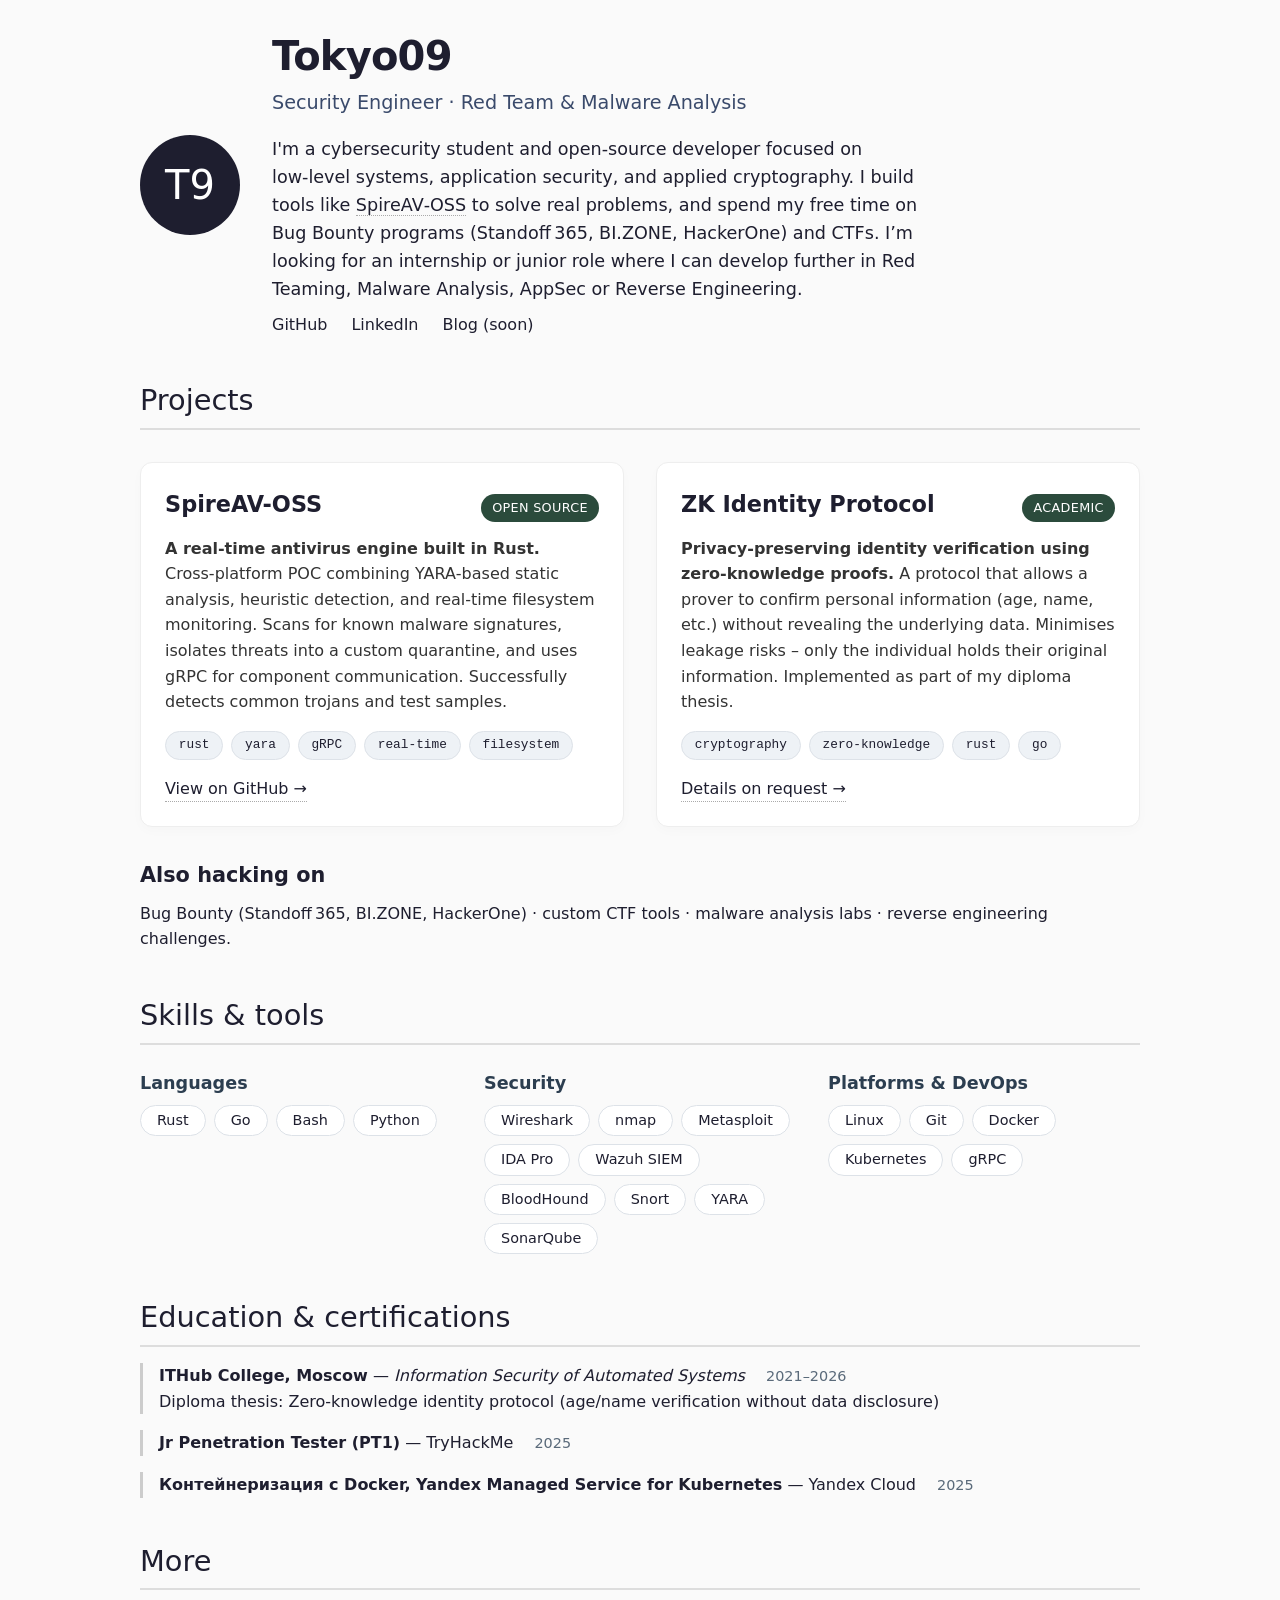
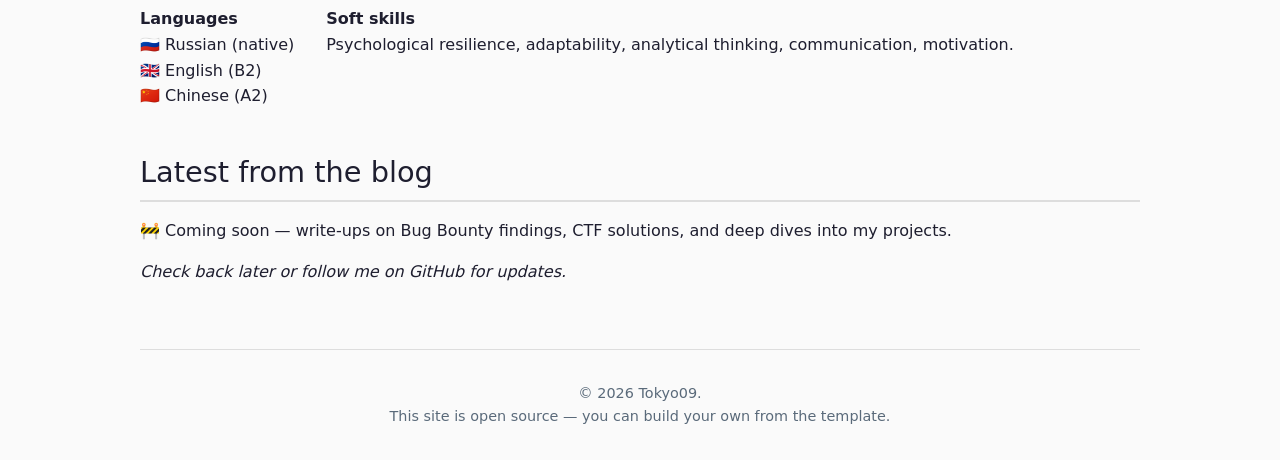
==== index.html @ f0b530a4 "Profile rework" ====
<!DOCTYPE html>
<html lang="en">
<head>
    <meta charset="UTF-8">
    <meta name="viewport" content="width=device-width, initial-scale=1.0">
    <title>Tokyo09 · security engineer</title>
    <style>
        /* ---------- RESET / BASE ---------- */
        * {
            margin: 0;
            padding: 0;
            box-sizing: border-box;
        }

        body {
            background: #fafafa;
            color: #1e1e2f;
            font-family: system-ui, -apple-system, 'Segoe UI', Roboto, 'Helvetica Neue', sans-serif;
            line-height: 1.6;
            padding: 2rem 1.5rem;
        }

        .container {
            max-width: 1000px;
            margin: 0 auto;
        }

        /* ---------- TYPOGRAPHY ---------- */
        h1 {
            font-size: 2.5rem;
            font-weight: 600;
            letter-spacing: -0.02em;
            line-height: 1.2;
        }

        h2 {
            font-size: 1.8rem;
            font-weight: 500;
            margin: 2.5rem 0 1rem;
            border-bottom: 2px solid #ddd;
            padding-bottom: 0.3rem;
        }

        h3 {
            font-size: 1.3rem;
            font-weight: 600;
            margin: 1.5rem 0 0.5rem;
        }

        .subhead {
            font-size: 1.2rem;
            color: #3a4a6b;
            margin: 0.5rem 0 1rem;
        }

        a {
            color: #1e1e2f;
            text-decoration: none;
            border-bottom: 1px dotted #aaa;
        }

        a:hover {
            border-bottom: 2px solid #1e1e2f;
        }

        /* ---------- HEADER / BIO ---------- */
        .header {
            display: flex;
            flex-wrap: wrap;
            gap: 2rem;
            align-items: center;
            margin-bottom: 2rem;
        }

        .avatar {
            width: 100px;
            height: 100px;
            background: #1e1e2f;
            border-radius: 50%;
            display: flex;
            align-items: center;
            justify-content: center;
            color: white;
            font-size: 2.5rem;
            font-weight: 500;
            flex-shrink: 0;
        }

        .bio {
            flex: 1;
        }

        .bio p {
            font-size: 1.1rem;
            max-width: 650px;
        }

        .contact-links {
            margin-top: 0.5rem;
            display: flex;
            gap: 1.5rem;
            flex-wrap: wrap;
        }

        .contact-links a {
            font-weight: 500;
            border-bottom: none;
        }

        /* ---------- PROJECT CARDS ---------- */
        .project-grid {
            display: grid;
            grid-template-columns: repeat(auto-fill, minmax(400px, 1fr));
            gap: 2rem;
            margin: 2rem 0;
        }

        .project-card {
            background: white;
            border-radius: 12px;
            padding: 1.5rem;
            box-shadow: 0 4px 12px rgba(0,0,0,0.02);
            border: 1px solid #eee;
            transition: border-color 0.2s, box-shadow 0.2s;
        }

        .project-card:hover {
            border-color: #b0b0d0;
            box-shadow: 0 8px 20px rgba(0,0,0,0.05);
        }

        .project-title {
            display: flex;
            align-items: baseline;
            justify-content: space-between;
            flex-wrap: wrap;
            margin-bottom: 0.75rem;
        }

        .project-title h3 {
            margin: 0;
            font-size: 1.4rem;
        }

        .status {
            font-size: 0.8rem;
            font-weight: 500;
            text-transform: uppercase;
            background: #1e1e2f;
            color: white;
            padding: 0.25rem 0.7rem;
            border-radius: 20px;
            letter-spacing: 0.3px;
        }

        .status.oss {
            background: #2b4b3c;
        }

        .project-desc {
            margin: 0.8rem 0 1rem;
            color: #333;
        }

        .tech-tags {
            display: flex;
            flex-wrap: wrap;
            gap: 0.5rem;
            margin: 1rem 0 0.5rem;
        }

        .tech-tag {
            background: #eef2f6;
            padding: 0.2rem 0.8rem;
            border-radius: 20px;
            font-size: 0.8rem;
            font-family: 'SF Mono', 'Fira Code', monospace;
            color: #1e1e2f;
            border: 1px solid #dde2e8;
        }

        .project-link {
            display: inline-block;
            margin-top: 0.5rem;
            font-weight: 500;
        }

        /* ---------- SKILLS / TOOLS ---------- */
        .skills-grid {
            display: flex;
            flex-wrap: wrap;
            gap: 2rem;
            margin: 1.5rem 0;
        }

        .skill-category {
            flex: 1 1 200px;
        }

        .skill-category h4 {
            margin-bottom: 0.5rem;
            font-size: 1.1rem;
            color: #2c3e50;
        }

        .skill-items {
            display: flex;
            flex-wrap: wrap;
            gap: 0.5rem;
        }

        .skill-item {
            background: white;
            border: 1px solid #dde2e8;
            padding: 0.2rem 1rem;
            border-radius: 30px;
            font-size: 0.9rem;
        }

        /* ---------- EDUCATION / CERTIFICATIONS ---------- */
        .list-block {
            list-style: none;
        }

        .list-block li {
            margin-bottom: 1rem;
            padding-left: 1rem;
            border-left: 3px solid #ccc;
        }

        .list-block li strong {
            font-weight: 600;
        }

        .list-block li .date {
            color: #5a6a7a;
            font-size: 0.9rem;
            margin-left: 1rem;
        }

        /* ---------- FOOTER ---------- */
        .footer {
            margin-top: 4rem;
            padding-top: 2rem;
            border-top: 1px solid #ddd;
            text-align: center;
            color: #5a6a7a;
            font-size: 0.9rem;
        }

        .footer a {
            color: #1e1e2f;
        }

        /* ---------- UTILS ---------- */
        .mono {
            font-family: 'SF Mono', 'Fira Code', monospace;
        }

        @media (max-width: 600px) {
            h1 { font-size: 2rem; }
            .header { flex-direction: column; align-items: start; }
            .project-grid { grid-template-columns: 1fr; }
        }
    </style>
</head>
<body>
    <div class="container">
        <!-- HEADER -->
        <div class="header">
            <div class="avatar">T9</div>
            <div class="bio">
                <h1>Tokyo09</h1>
                <div class="subhead">Security Engineer · Red Team & Malware Analysis</div>
                <p>
                    I'm a cybersecurity student and open‑source developer focused on low‑level systems,
                    application security, and applied cryptography. I build tools like
                    <a href="https://github.com/Tokyo-09/SpireAV-OSS" target="_blank">SpireAV‑OSS</a> to solve
                    real problems, and spend my free time on Bug Bounty programs (Standoff 365, BI.ZONE, HackerOne)
                    and CTFs. I’m looking for an internship or junior role where I can develop further in
                    Red Teaming, Malware Analysis, AppSec or Reverse Engineering.
                </p>
                <div class="contact-links">
                    <a href="https://github.com/Tokyo-09" target="_blank">GitHub</a>
                    <a href="#" target="_blank">LinkedIn</a>
                    <a href="#" target="_blank">Blog (soon)</a>
                </div>
            </div>
        </div>

        <!-- PROJECTS -->
        <h2>Projects</h2>
        <div class="project-grid">
            <!-- SpireAV-OSS -->
            <div class="project-card">
                <div class="project-title">
                    <h3>SpireAV-OSS</h3>
                    <span class="status oss">open source</span>
                </div>
                <p class="project-desc">
                    <strong>A real‑time antivirus engine built in Rust.</strong> Cross‑platform POC combining
                    YARA‑based static analysis, heuristic detection, and real‑time filesystem monitoring.
                    Scans for known malware signatures, isolates threats into a custom quarantine, and uses
                    gRPC for component communication. Successfully detects common trojans and test samples.
                </p>
                <div class="tech-tags">
                    <span class="tech-tag">rust</span>
                    <span class="tech-tag">yara</span>
                    <span class="tech-tag">gRPC</span>
                    <span class="tech-tag">real‑time</span>
                    <span class="tech-tag">filesystem</span>
                </div>
                <a class="project-link" href="https://github.com/Tokyo-09/SpireAV-OSS" target="_blank">View on GitHub →</a>
            </div>

            <!-- Zero-Knowledge Identity Protocol -->
            <div class="project-card">
                <div class="project-title">
                    <h3>ZK Identity Protocol</h3>
                    <span class="status oss">academic</span>
                </div>
                <p class="project-desc">
                    <strong>Privacy‑preserving identity verification using zero‑knowledge proofs.</strong>
                    A protocol that allows a prover to confirm personal information (age, name, etc.)
                    without revealing the underlying data. Minimises leakage risks – only the individual
                    holds their original information. Implemented as part of my diploma thesis.
                </p>
                <div class="tech-tags">
                    <span class="tech-tag">cryptography</span>
                    <span class="tech-tag">zero‑knowledge</span>
                    <span class="tech-tag">rust</span>
                    <span class="tech-tag">go</span>
                </div>
                <a class="project-link" href="#" target="_blank">Details on request →</a>
            </div>
        </div>

        <!-- Bug Bounty / Tools (optional mini section) -->
        <h3 style="margin-top: 1rem;">Also hacking on</h3>
        <p style="margin-bottom: 1rem;">
            Bug Bounty (Standoff 365, BI.ZONE, HackerOne) · custom CTF tools ·
            malware analysis labs · reverse engineering challenges.
        </p>

        <!-- SKILLS & TOOLS -->
        <h2>Skills & tools</h2>
        <div class="skills-grid">
            <div class="skill-category">
                <h4>Languages</h4>
                <div class="skill-items">
                    <span class="skill-item">Rust</span>
                    <span class="skill-item">Go</span>
                    <span class="skill-item">Bash</span>
                    <span class="skill-item">Python</span>
                </div>
            </div>
            <div class="skill-category">
                <h4>Security</h4>
                <div class="skill-items">
                    <span class="skill-item">Wireshark</span>
                    <span class="skill-item">nmap</span>
                    <span class="skill-item">Metasploit</span>
                    <span class="skill-item">IDA Pro</span>
                    <span class="skill-item">Wazuh SIEM</span>
                    <span class="skill-item">BloodHound</span>
                    <span class="skill-item">Snort</span>
                    <span class="skill-item">YARA</span>
                    <span class="skill-item">SonarQube</span>
                </div>
            </div>
            <div class="skill-category">
                <h4>Platforms & DevOps</h4>
                <div class="skill-items">
                    <span class="skill-item">Linux</span>
                    <span class="skill-item">Git</span>
                    <span class="skill-item">Docker</span>
                    <span class="skill-item">Kubernetes</span>
                    <span class="skill-item">gRPC</span>
                </div>
            </div>
        </div>

        <!-- EDUCATION & CERTIFICATIONS -->
        <h2>Education & certifications</h2>
        <ul class="list-block">
            <li>
                <strong>ITHub College, Moscow</strong> — <em>Information Security of Automated Systems</em>
                <span class="date">2021–2026</span><br>
                Diploma thesis: Zero‑knowledge identity protocol (age/name verification without data disclosure)
            </li>
            <li>
                <strong>Jr Penetration Tester (PT1)</strong> — TryHackMe
                <span class="date">2025</span>
            </li>
            <li>
                <strong>Контейнеризация с Docker, Yandex Managed Service for Kubernetes</strong> — Yandex Cloud
                <span class="date">2025</span>
            </li>
        </ul>

        <!-- LANGUAGES & SOFT SKILLS -->
        <h2>More</h2>
        <div style="display: flex; flex-wrap: wrap; gap: 2rem;">
            <div>
                <h4>Languages</h4>
                <ul style="list-style: none;">
                    <li>🇷🇺 Russian (native)</li>
                    <li>🇬🇧 English (B2)</li>
                    <li>🇨🇳 Chinese (A2)</li>
                </ul>
            </div>
            <div>
                <h4>Soft skills</h4>
                <p>Psychological resilience, adaptability, analytical thinking, communication, motivation.</p>
            </div>
        </div>

        <!-- BLOG / LATEST !TODO -->
        <h2>Latest from the blog</h2>
        <p style="margin: 1rem 0;">🚧 Coming soon — write‑ups on Bug Bounty findings, CTF solutions, and deep dives into my projects.</p>
        <p><em>Check back later or follow me on GitHub for updates.</em></p>

        <!-- FOOTER -->
        <div class="footer">
            <p>© 2026 Tokyo09.<br>
            This site is open source — you can build your own from the template.</p>
        </div>
    </div>
</body>
</html>
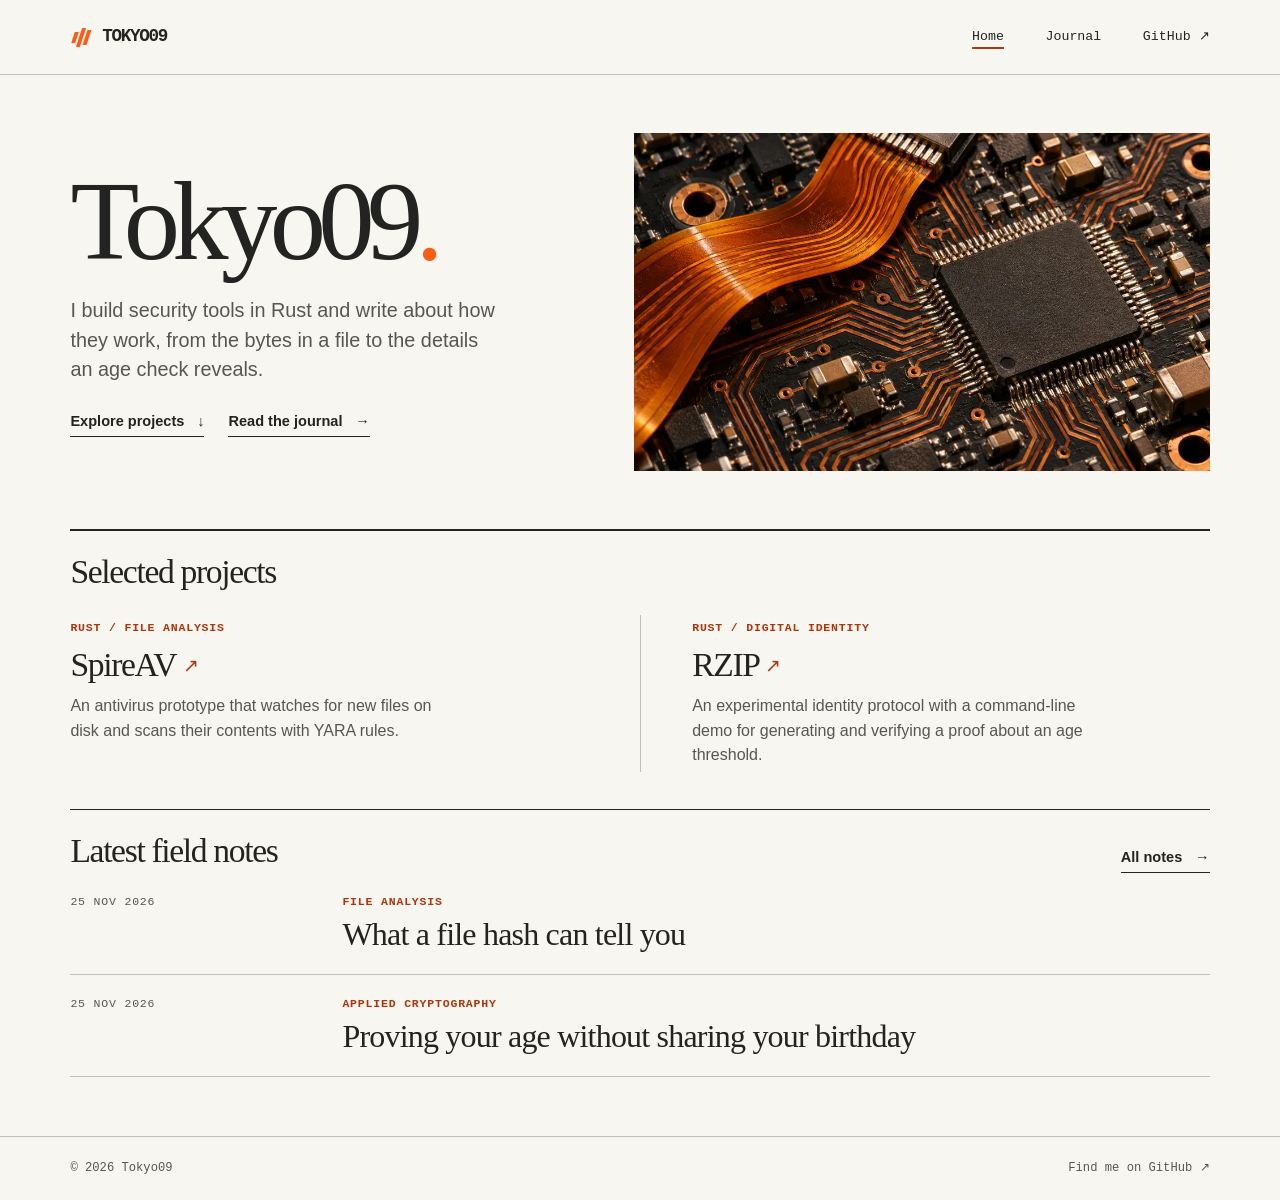
==== commit 8bc6ab15: "Rebuild the homepage around projects and launch Field notes" ====
--- a/index.html
+++ b/index.html
@@ -1,430 +1,75 @@
-<!DOCTYPE html>
+<!doctype html>
 <html lang="en">
 <head>
-    <meta charset="UTF-8">
-    <meta name="viewport" content="width=device-width, initial-scale=1.0">
-    <title>Tokyo09 · security engineer</title>
-    <style>
-        /* ---------- RESET / BASE ---------- */
-        * {
-            margin: 0;
-            padding: 0;
-            box-sizing: border-box;
-        }
-
-        body {
-            background: #fafafa;
-            color: #1e1e2f;
-            font-family: system-ui, -apple-system, 'Segoe UI', Roboto, 'Helvetica Neue', sans-serif;
-            line-height: 1.6;
-            padding: 2rem 1.5rem;
-        }
-
-        .container {
-            max-width: 1000px;
-            margin: 0 auto;
-        }
-
-        /* ---------- TYPOGRAPHY ---------- */
-        h1 {
-            font-size: 2.5rem;
-            font-weight: 600;
-            letter-spacing: -0.02em;
-            line-height: 1.2;
-        }
-
-        h2 {
-            font-size: 1.8rem;
-            font-weight: 500;
-            margin: 2.5rem 0 1rem;
-            border-bottom: 2px solid #ddd;
-            padding-bottom: 0.3rem;
-        }
-
-        h3 {
-            font-size: 1.3rem;
-            font-weight: 600;
-            margin: 1.5rem 0 0.5rem;
-        }
-
-        .subhead {
-            font-size: 1.2rem;
-            color: #3a4a6b;
-            margin: 0.5rem 0 1rem;
-        }
-
-        a {
-            color: #1e1e2f;
-            text-decoration: none;
-            border-bottom: 1px dotted #aaa;
-        }
-
-        a:hover {
-            border-bottom: 2px solid #1e1e2f;
-        }
-
-        /* ---------- HEADER / BIO ---------- */
-        .header {
-            display: flex;
-            flex-wrap: wrap;
-            gap: 2rem;
-            align-items: center;
-            margin-bottom: 2rem;
-        }
-
-        .avatar {
-            width: 100px;
-            height: 100px;
-            background: #1e1e2f;
-            border-radius: 50%;
-            display: flex;
-            align-items: center;
-            justify-content: center;
-            color: white;
-            font-size: 2.5rem;
-            font-weight: 500;
-            flex-shrink: 0;
-        }
-
-        .bio {
-            flex: 1;
-        }
-
-        .bio p {
-            font-size: 1.1rem;
-            max-width: 650px;
-        }
-
-        .contact-links {
-            margin-top: 0.5rem;
-            display: flex;
-            gap: 1.5rem;
-            flex-wrap: wrap;
-        }
-
-        .contact-links a {
-            font-weight: 500;
-            border-bottom: none;
-        }
-
-        /* ---------- PROJECT CARDS ---------- */
-        .project-grid {
-            display: grid;
-            grid-template-columns: repeat(auto-fill, minmax(400px, 1fr));
-            gap: 2rem;
-            margin: 2rem 0;
-        }
-
-        .project-card {
-            background: white;
-            border-radius: 12px;
-            padding: 1.5rem;
-            box-shadow: 0 4px 12px rgba(0,0,0,0.02);
-            border: 1px solid #eee;
-            transition: border-color 0.2s, box-shadow 0.2s;
-        }
-
-        .project-card:hover {
-            border-color: #b0b0d0;
-            box-shadow: 0 8px 20px rgba(0,0,0,0.05);
-        }
-
-        .project-title {
-            display: flex;
-            align-items: baseline;
-            justify-content: space-between;
-            flex-wrap: wrap;
-            margin-bottom: 0.75rem;
-        }
-
-        .project-title h3 {
-            margin: 0;
-            font-size: 1.4rem;
-        }
-
-        .status {
-            font-size: 0.8rem;
-            font-weight: 500;
-            text-transform: uppercase;
-            background: #1e1e2f;
-            color: white;
-            padding: 0.25rem 0.7rem;
-            border-radius: 20px;
-            letter-spacing: 0.3px;
-        }
-
-        .status.oss {
-            background: #2b4b3c;
-        }
-
-        .project-desc {
-            margin: 0.8rem 0 1rem;
-            color: #333;
-        }
-
-        .tech-tags {
-            display: flex;
-            flex-wrap: wrap;
-            gap: 0.5rem;
-            margin: 1rem 0 0.5rem;
-        }
-
-        .tech-tag {
-            background: #eef2f6;
-            padding: 0.2rem 0.8rem;
-            border-radius: 20px;
-            font-size: 0.8rem;
-            font-family: 'SF Mono', 'Fira Code', monospace;
-            color: #1e1e2f;
-            border: 1px solid #dde2e8;
-        }
-
-        .project-link {
-            display: inline-block;
-            margin-top: 0.5rem;
-            font-weight: 500;
-        }
-
-        /* ---------- SKILLS / TOOLS ---------- */
-        .skills-grid {
-            display: flex;
-            flex-wrap: wrap;
-            gap: 2rem;
-            margin: 1.5rem 0;
-        }
-
-        .skill-category {
-            flex: 1 1 200px;
-        }
-
-        .skill-category h4 {
-            margin-bottom: 0.5rem;
-            font-size: 1.1rem;
-            color: #2c3e50;
-        }
-
-        .skill-items {
-            display: flex;
-            flex-wrap: wrap;
-            gap: 0.5rem;
-        }
-
-        .skill-item {
-            background: white;
-            border: 1px solid #dde2e8;
-            padding: 0.2rem 1rem;
-            border-radius: 30px;
-            font-size: 0.9rem;
-        }
-
-        /* ---------- EDUCATION / CERTIFICATIONS ---------- */
-        .list-block {
-            list-style: none;
-        }
-
-        .list-block li {
-            margin-bottom: 1rem;
-            padding-left: 1rem;
-            border-left: 3px solid #ccc;
-        }
-
-        .list-block li strong {
-            font-weight: 600;
-        }
-
-        .list-block li .date {
-            color: #5a6a7a;
-            font-size: 0.9rem;
-            margin-left: 1rem;
-        }
-
-        /* ---------- FOOTER ---------- */
-        .footer {
-            margin-top: 4rem;
-            padding-top: 2rem;
-            border-top: 1px solid #ddd;
-            text-align: center;
-            color: #5a6a7a;
-            font-size: 0.9rem;
-        }
-
-        .footer a {
-            color: #1e1e2f;
-        }
-
-        /* ---------- UTILS ---------- */
-        .mono {
-            font-family: 'SF Mono', 'Fira Code', monospace;
-        }
-
-        @media (max-width: 600px) {
-            h1 { font-size: 2rem; }
-            .header { flex-direction: column; align-items: start; }
-            .project-grid { grid-template-columns: 1fr; }
-        }
-    </style>
+  <meta charset="utf-8">
+  <meta name="viewport" content="width=device-width, initial-scale=1">
+  <meta name="theme-color" content="#f7f6f0">
+  <meta name="description" content="Tokyo09’s personal site. Explore Rust projects and read field notes on file analysis, digital credentials, and applied cryptography.">
+  <title>Tokyo09 · Projects and field notes</title>
+  <link rel="stylesheet" href="assets/site.css">
 </head>
 <body>
-    <div class="container">
-        <!-- HEADER -->
-        <div class="header">
-            <div class="avatar">T9</div>
-            <div class="bio">
-                <h1>Tokyo09</h1>
-                <div class="subhead">Security Engineer · Red Team & Malware Analysis</div>
-                <p>
-                    I'm a cybersecurity student and open‑source developer focused on low‑level systems,
-                    application security, and applied cryptography. I build tools like
-                    <a href="https://github.com/Tokyo-09/SpireAV-OSS" target="_blank">SpireAV‑OSS</a> to solve
-                    real problems, and spend my free time on Bug Bounty programs (Standoff 365, BI.ZONE, HackerOne)
-                    and CTFs. I’m looking for an internship or junior role where I can develop further in
-                    Red Teaming, Malware Analysis, AppSec or Reverse Engineering.
-                </p>
-                <div class="contact-links">
-                    <a href="https://github.com/Tokyo-09" target="_blank">GitHub</a>
-                    <a href="#" target="_blank">LinkedIn</a>
-                    <a href="#" target="_blank">Blog (soon)</a>
-                </div>
-            </div>
+  <a class="skip" href="#main">Skip to content</a>
+  <header class="topbar">
+    <div class="wrap">
+      <a class="brand" href="./" aria-label="Tokyo09 home">
+        <span class="brand-mark" aria-hidden="true"><i></i><i></i><i></i></span>TOKYO09
+      </a>
+      <nav aria-label="Site">
+        <a class="current" aria-current="page" href="./">Home</a>
+        <a href="blog/">Journal</a>
+        <a href="https://github.com/Tokyo-09">GitHub <span aria-hidden="true">↗</span></a>
+      </nav>
+    </div>
+  </header>
+  <main id="main" class="wrap">
+    <header class="intro">
+      <div>
+        <h1>Tokyo09<span>.</span></h1>
+        <p>I build security tools in Rust and write about how they work, from the bytes in a file to the details an age check reveals.</p>
+        <div class="intro-links">
+          <a class="read-link" href="#projects">Explore projects <span aria-hidden="true">↓</span></a>
+          <a class="read-link" href="blog/">Read the journal <span aria-hidden="true">→</span></a>
         </div>
-
-        <!-- PROJECTS -->
-        <h2>Projects</h2>
-        <div class="project-grid">
-            <!-- SpireAV-OSS -->
-            <div class="project-card">
-                <div class="project-title">
-                    <h3>SpireAV-OSS</h3>
-                    <span class="status oss">open source</span>
-                </div>
-                <p class="project-desc">
-                    <strong>A real‑time antivirus engine built in Rust.</strong> Cross‑platform POC combining
-                    YARA‑based static analysis, heuristic detection, and real‑time filesystem monitoring.
-                    Scans for known malware signatures, isolates threats into a custom quarantine, and uses
-                    gRPC for component communication. Successfully detects common trojans and test samples.
-                </p>
-                <div class="tech-tags">
-                    <span class="tech-tag">rust</span>
-                    <span class="tech-tag">yara</span>
-                    <span class="tech-tag">gRPC</span>
-                    <span class="tech-tag">real‑time</span>
-                    <span class="tech-tag">filesystem</span>
-                </div>
-                <a class="project-link" href="https://github.com/Tokyo-09/SpireAV-OSS" target="_blank">View on GitHub →</a>
-            </div>
-
-            <!-- Zero-Knowledge Identity Protocol -->
-            <div class="project-card">
-                <div class="project-title">
-                    <h3>ZK Identity Protocol</h3>
-                    <span class="status oss">academic</span>
-                </div>
-                <p class="project-desc">
-                    <strong>Privacy‑preserving identity verification using zero‑knowledge proofs.</strong>
-                    A protocol that allows a prover to confirm personal information (age, name, etc.)
-                    without revealing the underlying data. Minimises leakage risks – only the individual
-                    holds their original information. Implemented as part of my diploma thesis.
-                </p>
-                <div class="tech-tags">
-                    <span class="tech-tag">cryptography</span>
-                    <span class="tech-tag">zero‑knowledge</span>
-                    <span class="tech-tag">rust</span>
-                    <span class="tech-tag">go</span>
-                </div>
-                <a class="project-link" href="#" target="_blank">Details on request →</a>
-            </div>
+      </div>
+      <img src="assets/circuit-board.webp" width="1060" height="597" alt="Close-up of a copper ribbon cable crossing a dark circuit board.">
+    </header>
+    <section class="project-list" id="projects" aria-labelledby="project-title">
+      <h2 id="project-title">Selected projects</h2>
+      <div class="project-pair">
+        <article>
+          <p class="overline">Rust / File analysis</p>
+          <h3><a href="https://github.com/Tokyo-09/SpireAV-OSS">SpireAV <span aria-hidden="true">↗</span></a></h3>
+          <p>An antivirus prototype that watches for new files on disk and scans their contents with YARA rules.</p>
+        </article>
+        <article>
+          <p class="overline">Rust / Digital identity</p>
+          <h3><a href="https://github.com/Tokyo-09/Zero-Knowledge_Identity_Protocol">RZIP <span aria-hidden="true">↗</span></a></h3>
+          <p>An experimental identity protocol with a command-line demo for generating and verifying a proof about an age threshold.</p>
+        </article>
+      </div>
+    </section>
+    <section class="archive" aria-labelledby="notes">
+      <div class="notes-heading">
+        <h2 id="notes">Latest field notes</h2>
+        <a class="read-link" href="blog/">All notes <span aria-hidden="true">→</span></a>
+      </div>
+      <article class="archive-item">
+        <time class="date" datetime="2026-11-25">25 Nov 2026</time>
+        <div><p class="overline">File analysis</p>
+          <h3><a href="blog/file-hashes/">What a file hash can tell you</a></h3>
         </div>
-
-        <!-- Bug Bounty / Tools (optional mini section) -->
-        <h3 style="margin-top: 1rem;">Also hacking on</h3>
-        <p style="margin-bottom: 1rem;">
-            Bug Bounty (Standoff 365, BI.ZONE, HackerOne) · custom CTF tools ·
-            malware analysis labs · reverse engineering challenges.
-        </p>
-
-        <!-- SKILLS & TOOLS -->
-        <h2>Skills & tools</h2>
-        <div class="skills-grid">
-            <div class="skill-category">
-                <h4>Languages</h4>
-                <div class="skill-items">
-                    <span class="skill-item">Rust</span>
-                    <span class="skill-item">Go</span>
-                    <span class="skill-item">Bash</span>
-                    <span class="skill-item">Python</span>
-                </div>
-            </div>
-            <div class="skill-category">
-                <h4>Security</h4>
-                <div class="skill-items">
-                    <span class="skill-item">Wireshark</span>
-                    <span class="skill-item">nmap</span>
-                    <span class="skill-item">Metasploit</span>
-                    <span class="skill-item">IDA Pro</span>
-                    <span class="skill-item">Wazuh SIEM</span>
-                    <span class="skill-item">BloodHound</span>
-                    <span class="skill-item">Snort</span>
-                    <span class="skill-item">YARA</span>
-                    <span class="skill-item">SonarQube</span>
-                </div>
-            </div>
-            <div class="skill-category">
-                <h4>Platforms & DevOps</h4>
-                <div class="skill-items">
-                    <span class="skill-item">Linux</span>
-                    <span class="skill-item">Git</span>
-                    <span class="skill-item">Docker</span>
-                    <span class="skill-item">Kubernetes</span>
-                    <span class="skill-item">gRPC</span>
-                </div>
-            </div>
+      </article>
+      <article class="archive-item">
+        <time class="date" datetime="2026-11-25">25 Nov 2026</time>
+        <div><p class="overline">Applied cryptography</p>
+          <h3><a href="blog/age-proof/">Proving your age without sharing your birthday</a></h3>
         </div>
-
-        <!-- EDUCATION & CERTIFICATIONS -->
-        <h2>Education & certifications</h2>
-        <ul class="list-block">
-            <li>
-                <strong>ITHub College, Moscow</strong> — <em>Information Security of Automated Systems</em>
-                <span class="date">2021–2026</span><br>
-                Diploma thesis: Zero‑knowledge identity protocol (age/name verification without data disclosure)
-            </li>
-            <li>
-                <strong>Jr Penetration Tester (PT1)</strong> — TryHackMe
-                <span class="date">2025</span>
-            </li>
-            <li>
-                <strong>Контейнеризация с Docker, Yandex Managed Service for Kubernetes</strong> — Yandex Cloud
-                <span class="date">2025</span>
-            </li>
-        </ul>
-
-        <!-- LANGUAGES & SOFT SKILLS -->
-        <h2>More</h2>
-        <div style="display: flex; flex-wrap: wrap; gap: 2rem;">
-            <div>
-                <h4>Languages</h4>
-                <ul style="list-style: none;">
-                    <li>🇷🇺 Russian (native)</li>
-                    <li>🇬🇧 English (B2)</li>
-                    <li>🇨🇳 Chinese (A2)</li>
-                </ul>
-            </div>
-            <div>
-                <h4>Soft skills</h4>
-                <p>Psychological resilience, adaptability, analytical thinking, communication, motivation.</p>
-            </div>
-        </div>
-
-        <!-- BLOG / LATEST !TODO -->
-        <h2>Latest from the blog</h2>
-        <p style="margin: 1rem 0;">🚧 Coming soon — write‑ups on Bug Bounty findings, CTF solutions, and deep dives into my projects.</p>
-        <p><em>Check back later or follow me on GitHub for updates.</em></p>
-
-        <!-- FOOTER -->
-        <div class="footer">
-            <p>© 2026 Tokyo09.<br>
-            This site is open source — you can build your own from the template.</p>
-        </div>
-    </div>
+      </article>
+    </section>
+  </main>
+  <footer class="site-foot"><div class="wrap">
+    <p>© 2026 Tokyo09</p><a href="https://github.com/Tokyo-09">Find me on GitHub <span aria-hidden="true">↗</span></a>
+  </div></footer>
 </body>
 </html>
--- a/assets/site.css
+++ b/assets/site.css
@@ -0,0 +1,120 @@
+:root {
+  color-scheme: light;
+  --paper: #f7f6f0;
+  --ink: #232421;
+  --muted: #56584f;
+  --line: #c2c1b8;
+  --accent: #ac360e;
+  --signal: #fa5d16;
+  --mono: "IBM Plex Mono", ui-monospace, "SFMono-Regular", Consolas, "Liberation Mono", monospace;
+  --display: "Instrument Serif", "Times New Roman", "Liberation Serif", Georgia, serif;
+}
+* { box-sizing: border-box; }
+body { margin: 0; background: var(--paper); color: var(--ink); font: 1rem/1.55 "Inter", Arial, sans-serif; }
+a { color: inherit; text-underline-offset: .2em; }
+a:hover { color: var(--accent); }
+a:focus-visible { outline: 3px solid var(--accent); outline-offset: 5px; }
+.wrap { width: min(1160px, 89%); margin-inline: auto; }
+.skip { position: absolute; transform: translateY(-150%); padding: .5rem 1rem; background: white; z-index: 3; }
+.skip:focus { transform: translateY(0); }
+.topbar { border-bottom: 1px solid var(--line); }
+.topbar .wrap, .site-foot .wrap { display: flex; align-items: center; justify-content: space-between; gap: 1rem; }
+.topbar .wrap { min-height: 74px; }
+.brand { display: inline-flex; align-items: center; gap: .55rem; text-decoration: none; font: bold 1.1rem/1 var(--mono); letter-spacing: -.075em; }
+.brand-mark { display: inline-flex; align-items: center; gap: 2px; transform: skew(-18deg); margin-inline: 3px 4px; }
+.brand-mark i { display: block; width: 4px; height: 19px; background: var(--signal); }
+.brand-mark i:first-child { height: 11px; }
+.brand-mark i:last-child { height: 15px; }
+nav { display: flex; align-items: center; gap: clamp(.9rem, 3.5vw, 2.6rem); }
+nav a, .site-foot, .overline, .date, .back { font-family: var(--mono); }
+nav a { font-size: .83rem; text-decoration: none; }
+nav a.current { text-decoration: underline; text-decoration-color: var(--accent); text-decoration-thickness: 2px; text-underline-offset: .45rem; }
+.masthead { display: grid; grid-template-columns: 1.5fr 1fr; gap: 2rem; align-items: end; border-bottom: 2px solid var(--ink); padding: clamp(2.4rem, 5vw, 4.4rem) 0 clamp(1.6rem, 3.5vw, 2.8rem); }
+.masthead h1, .feature h2, .archive h2, .archive h3, .article-head h1, .prose h2 { font-family: var(--display); font-weight: 400; margin: 0; }
+.masthead h1 { font-size: clamp(4.6rem, 9.8vw, 9rem); line-height: .83; letter-spacing: -.067em; }
+.masthead h1 span { color: var(--signal); }
+.masthead p { max-width: 31ch; justify-self: end; margin: 0; color: var(--muted); font-size: clamp(.98rem, 1.5vw, 1.23rem); line-height: 1.4; }
+.feature { display: grid; align-items: center; grid-template-columns: .95fr 1.05fr; gap: clamp(1.8rem, 5vw, 4.4rem); padding-block: clamp(1.75rem, 3.5vw, 3rem); }
+.overline, .date { font-size: .72rem; letter-spacing: .07em; line-height: 1.55; text-transform: uppercase; }
+.overline { display: flex; align-items: center; flex-wrap: wrap; gap: .55rem; color: var(--accent); font-weight: 600; margin: 0 0 1rem; }
+.overline .signal { display: inline-block; height: .45rem; width: .45rem; background: var(--signal); }
+.feature h2 { font-size: clamp(2.8rem, 4.5vw, 4.5rem); letter-spacing: -.047em; line-height: 1.01; max-width: 13ch; }
+.feature h2 a, .archive h3 a { text-decoration: none; }
+.summary { color: var(--muted); font-size: clamp(1rem, 1.45vw, 1.15rem); line-height: 1.55; max-width: 38ch; margin: 1.05rem 0 1.8rem; }
+.read-link, .related { display: inline-flex; align-items: center; gap: .8rem; font-size: .91rem; font-weight: 600; text-decoration: none; border-bottom: 1px solid; padding-bottom: .2rem; }
+.art { display: block; }
+.art img { display: block; width: 100%; height: auto; background: #ff6000; }
+.archive { border-top: 1px solid var(--ink); padding: 1.3rem 0 3.7rem; }
+.archive h2 { font-size: 2.1rem; line-height: 1.2; letter-spacing: -.04em; }
+.date { color: var(--muted); }
+.archive-item { display: grid; grid-template-columns: 1fr 3.4fr auto; gap: 1.5rem; align-items: baseline; border-bottom: 1px solid var(--line); padding: 1.3rem 0; }
+.archive h3 { font-size: clamp(1.6rem, 2.5vw, 2.15rem); line-height: 1.15; letter-spacing: -.025em; }
+.archive-item .overline { margin: 0 0 .3rem; }
+.archive-item .go { font-size: 1.25rem; text-decoration: none; }
+.site-foot { border-top: 1px solid var(--line); font-size: .76rem; color: var(--muted); }
+.site-foot .wrap { padding-block: 1.4rem; flex-wrap: wrap; }
+.site-foot p { margin: 0; }
+.site-foot a { text-decoration: none; }
+.back { display: inline-block; text-decoration: none; font-size: .82rem; margin-top: 2rem; }
+.article { max-width: 48rem; margin: 0 auto; }
+.article-head { padding: clamp(2.2rem, 5vw, 4.3rem) 0 1.6rem; border-bottom: 1px solid var(--line); }
+.article-head h1 { font-size: clamp(3.1rem, 6.5vw, 5.6rem); line-height: .98; letter-spacing: -.05em; text-wrap: balance; }
+.article-head .summary { max-width: 52ch; margin: 1.25rem 0; }
+.article-head .date { margin: 0; }
+.prose { max-width: 42rem; padding-block: .9rem 1rem; font: 1.16rem/1.65 Georgia, "Liberation Serif", serif; }
+.prose p { margin: 1.15em 0; }
+.prose h2 { font-size: clamp(1.85rem, 4vw, 2.5rem); line-height: 1.15; letter-spacing: -.035em; margin-top: 1.25em; }
+code { font: .86em var(--mono); }
+.specimen { margin: 1.6rem 0; padding: 1rem clamp(.9rem, 3vw, 1.5rem); background: #eeede5; border-left: 3px solid var(--signal); }
+.specimen table { width: 100%; border-collapse: collapse; text-align: left; font: .86rem/1.55 var(--mono); }
+.specimen th { font-weight: 600; }
+.specimen th, .specimen td { padding: .4rem .5rem .4rem 0; }
+.specimen thead th { border-bottom: 1px solid var(--line); }
+.source { color: var(--muted); font: .89rem/1.7 "Inter", Arial, sans-serif; }
+.post-foot { padding: 1.2rem 0 3rem; border-top: 1px solid var(--line); }
+.post-foot .overline { margin: 0 0 .5rem; }
+@media (max-width: 680px) {
+  .wrap { width: calc(100% - 2.2rem); }
+  .topbar .wrap { min-height: 60px; }
+  nav { gap: .85rem; }
+  nav a { font-size: .75rem; }
+  .masthead { grid-template-columns: 1fr; gap: 1.2rem; }
+  .masthead p { justify-self: start; max-width: 36ch; }
+  .feature { grid-template-columns: 1fr; gap: 1.35rem; }
+  .feature .art { grid-row: 1; }
+  .feature h2 { max-width: 17ch; }
+  .summary { margin-bottom: 1rem; }
+  .archive-item { grid-template-columns: 1fr auto; gap: .45rem .8rem; }
+  .archive-item .date { grid-column: 1 / -1; }
+  .prose { font-size: 1.08rem; }
+}
+@media (max-width: 400px) {
+  .topbar .wrap { flex-wrap: wrap; gap: .5rem; padding-block: .65rem; }
+  .brand { font-size: 1rem; }
+  nav { gap: .65rem; flex-wrap: wrap; }
+}
+
+.intro { display: grid; grid-template-columns: .93fr 1.07fr; gap: clamp(2rem, 5vw, 4.5rem); align-items: center; padding-block: clamp(2rem, 4.5vw, 4.2rem); }
+.intro h1 { margin: 0; font: 400 clamp(4.8rem, 8.8vw, 8.3rem)/.96 var(--display); letter-spacing: -.068em; }
+.intro h1 span { color: var(--signal); }
+.intro p { color: var(--muted); font-size: clamp(1rem, 1.55vw, 1.28rem); line-height: 1.48; max-width: 39ch; margin: 1.35rem 0 1.6rem; }
+.intro-links { display: flex; flex-wrap: wrap; gap: .8rem 1.5rem; }
+.intro img { display: block; width: 100%; height: auto; aspect-ratio: 1.7; object-fit: cover; }
+.project-list { border-top: 2px solid var(--ink); padding: 1.35rem 0 2.3rem; }
+.project-list h2, .project-list h3 { margin: 0; font: 400 2.1rem/1.2 var(--display); letter-spacing: -.04em; }
+.project-pair { display: grid; grid-template-columns: 1fr 1fr; margin-top: 1.4rem; }
+.project-pair article { padding: .25rem 2.2rem .25rem 0; }
+.project-pair article + article { border-left: 1px solid var(--line); padding-left: clamp(1.4rem, 4vw, 3.4rem); }
+.project-pair .overline { margin-bottom: .55rem; }
+.project-pair h3 a { text-decoration: none; }
+.project-pair h3 span { font: .58em/1 "Inter", Arial, sans-serif; vertical-align: .22em; color: var(--accent); }
+.project-pair article > p:last-child { color: var(--muted); max-width: 44ch; margin: .5rem 0 0; }
+.notes-heading { display: flex; align-items: baseline; justify-content: space-between; gap: 1rem; flex-wrap: wrap; }
+@media (max-width: 680px) {
+  .intro { grid-template-columns: 1fr; gap: 1.5rem; }
+  .intro img { max-height: 250px; }
+  .intro p { margin: .85rem 0 1.1rem; }
+  .project-pair { grid-template-columns: 1fr; margin-top: .6rem; }
+  .project-pair article { padding: 1rem 0; }
+  .project-pair article + article { border-left: 0; border-top: 1px solid var(--line); padding: 1rem 0 0; }
+}
